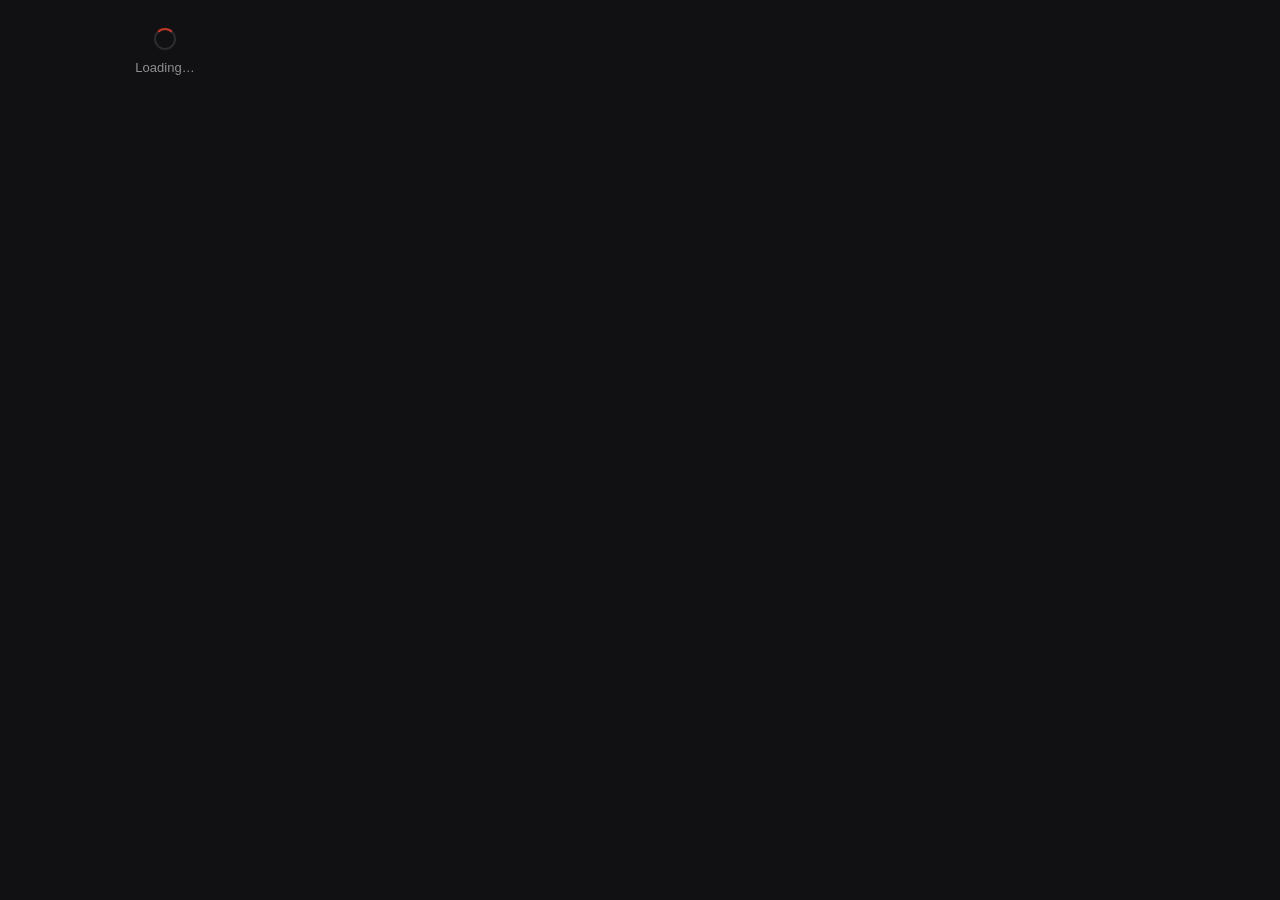
==== index.html @ 2ded4310 "Rename popup.html to index.html" ====
<!DOCTYPE html>
<html lang="en">
<head>
  <meta charset="UTF-8" />
  <title>Claude Usage Meter</title>
  <style>
    :root {
      --bg: #111113;
      --s1: #1c1c1e;
      --s2: #2c2c2e;
      --s3: #3a3a3c;
      --accent: #c0392b;
      --purple: #7c3aed;
      --green: #30d158;
      --yellow: #ffd60a;
      --red: #ff453a;
      --text: #f2f2f7;
      --muted: #8e8e93;
      --w: 330px;
      --r: 12px;
    }
    * { box-sizing: border-box; margin: 0; padding: 0; }
    body {
      width: var(--w);
      background: var(--bg);
      color: var(--text);
      font-family: -apple-system, BlinkMacSystemFont, 'Segoe UI', sans-serif;
      font-size: 13px;
      overflow: hidden;
    }

    /* ── Header ── */
    .hdr {
      padding: 14px 16px 12px;
      display: flex; align-items: center; gap: 10px;
      border-bottom: 1px solid rgba(255,255,255,0.06);
    }
    .hdr-dot { width: 9px; height: 9px; border-radius: 50%; background: var(--accent); }
    .hdr-title { font-size: 14px; font-weight: 700; letter-spacing: -0.3px; }
    .hdr-model {
      margin-left: auto;
      font-size: 11px; color: var(--muted);
      background: var(--s2);
      border-radius: 20px; padding: 3px 9px;
    }

    /* ── Section ── */
    .section { padding: 12px 16px; border-bottom: 1px solid rgba(255,255,255,0.05); }
    .sec-label {
      font-size: 10px; font-weight: 700; letter-spacing: 1px;
      text-transform: uppercase; color: var(--muted); margin-bottom: 10px;
    }

    /* ── Usage rows ── */
    .usage-row { margin-bottom: 10px; }
    .usage-row:last-child { margin-bottom: 0; }
    .usage-meta {
      display: flex; justify-content: space-between; align-items: baseline;
      margin-bottom: 5px;
    }
    .usage-label { font-size: 12px; font-weight: 600; }
    .usage-right { font-size: 11px; color: var(--muted); }
    .track {
      height: 6px; background: var(--s2); border-radius: 6px; overflow: hidden;
    }
    .fill {
      height: 100%; border-radius: 6px;
      background: linear-gradient(90deg, var(--green), var(--purple));
      transition: width 0.4s ease;
    }
    .fill.warn { background: linear-gradient(90deg, var(--yellow), #ff9f0a); }
    .fill.crit { background: var(--red); }

    /* ── Stats cards ── */
    .cards { display: grid; grid-template-columns: 1fr 1fr 1fr; gap: 8px; margin-top: 10px; }
    .card {
      background: var(--s1); border-radius: 10px; padding: 10px; text-align: center;
    }
    .card-val { font-size: 18px; font-weight: 700; }
    .card-val.g { color: var(--green); }
    .card-val.y { color: var(--yellow); }
    .card-val.r { color: var(--red); }
    .card-lbl { font-size: 10px; color: var(--muted); margin-top: 3px; }

    /* ── History chart ── */
    #history-canvas {
      width: 100%; height: 44px; display: block;
      border-radius: 6px; overflow: hidden;
    }

    /* ── Handoff / continue ── */
    .chat-title {
      font-size: 12px; font-weight: 600; margin-bottom: 4px;
      white-space: nowrap; overflow: hidden; text-overflow: ellipsis;
    }
    .chat-turns { font-size: 11px; color: var(--muted); margin-bottom: 10px; }
    .hbtn-grid { display: grid; grid-template-columns: 1fr 1fr 1fr; gap: 8px; }
    .hbtn-row  { display: flex; gap: 8px; margin-top: 8px; }
    .hbtn {
      background: var(--s1); border: 1px solid rgba(255,255,255,0.07);
      border-radius: 10px; color: var(--text);
      padding: 10px 6px; cursor: pointer; text-align: center;
      font-size: 12px; font-weight: 600;
      transition: background 0.12s, transform 0.08s;
    }
    .hbtn:hover  { background: var(--s2); transform: translateY(-1px); }
    .hbtn:active { transform: scale(0.96); }
    .hbtn .ico   { display: block; font-size: 16px; margin-bottom: 4px; }
    .hbtn-sm { flex: 1; border-radius: 8px; padding: 8px; }

    /* ── Footer ── */
    .ftr {
      padding: 9px 16px;
      display: flex; justify-content: space-between; align-items: center;
    }
    .ftr-left { display: flex; gap: 10px; align-items: center; }
    .ftr-link {
      font-size: 11px; color: var(--muted); text-decoration: none; cursor: pointer;
      background: none; border: none;
    }
    .ftr-link:hover { color: var(--text); }
    .ftr-sep { color: var(--s3); }
    .refresh-btn {
      font-size: 11px; color: var(--muted);
      background: none; border: 1px solid var(--s2);
      border-radius: 20px; padding: 3px 10px; cursor: pointer;
      transition: color 0.12s, border-color 0.12s;
    }
    .refresh-btn:hover { color: var(--text); border-color: var(--s3); }

    /* ── Loading / error ── */
    .loading { padding: 28px 16px; text-align: center; color: var(--muted); }
    .spinner {
      width: 22px; height: 22px;
      border: 2px solid var(--s2); border-top-color: var(--accent);
      border-radius: 50%; animation: spin 0.7s linear infinite;
      margin: 0 auto 10px;
    }
    @keyframes spin { to { transform: rotate(360deg); } }

    /* ── Toast ── */
    #toast {
      position: fixed; bottom: 10px; left: 50%; transform: translateX(-50%);
      background: var(--green); color: #000;
      font-size: 11px; font-weight: 700;
      padding: 6px 14px; border-radius: 20px;
      opacity: 0; transition: opacity 0.3s; pointer-events: none;
    }
    #toast.show { opacity: 1; }
  </style>
</head>
<body>
  <div id="app">
    <div class="loading"><div class="spinner"></div><div>Loading…</div></div>
  </div>
  <div id="toast"></div>
  <script src="popup.js"></script>
</body>
</html>
                                                                                                                                                                                                                                                                  
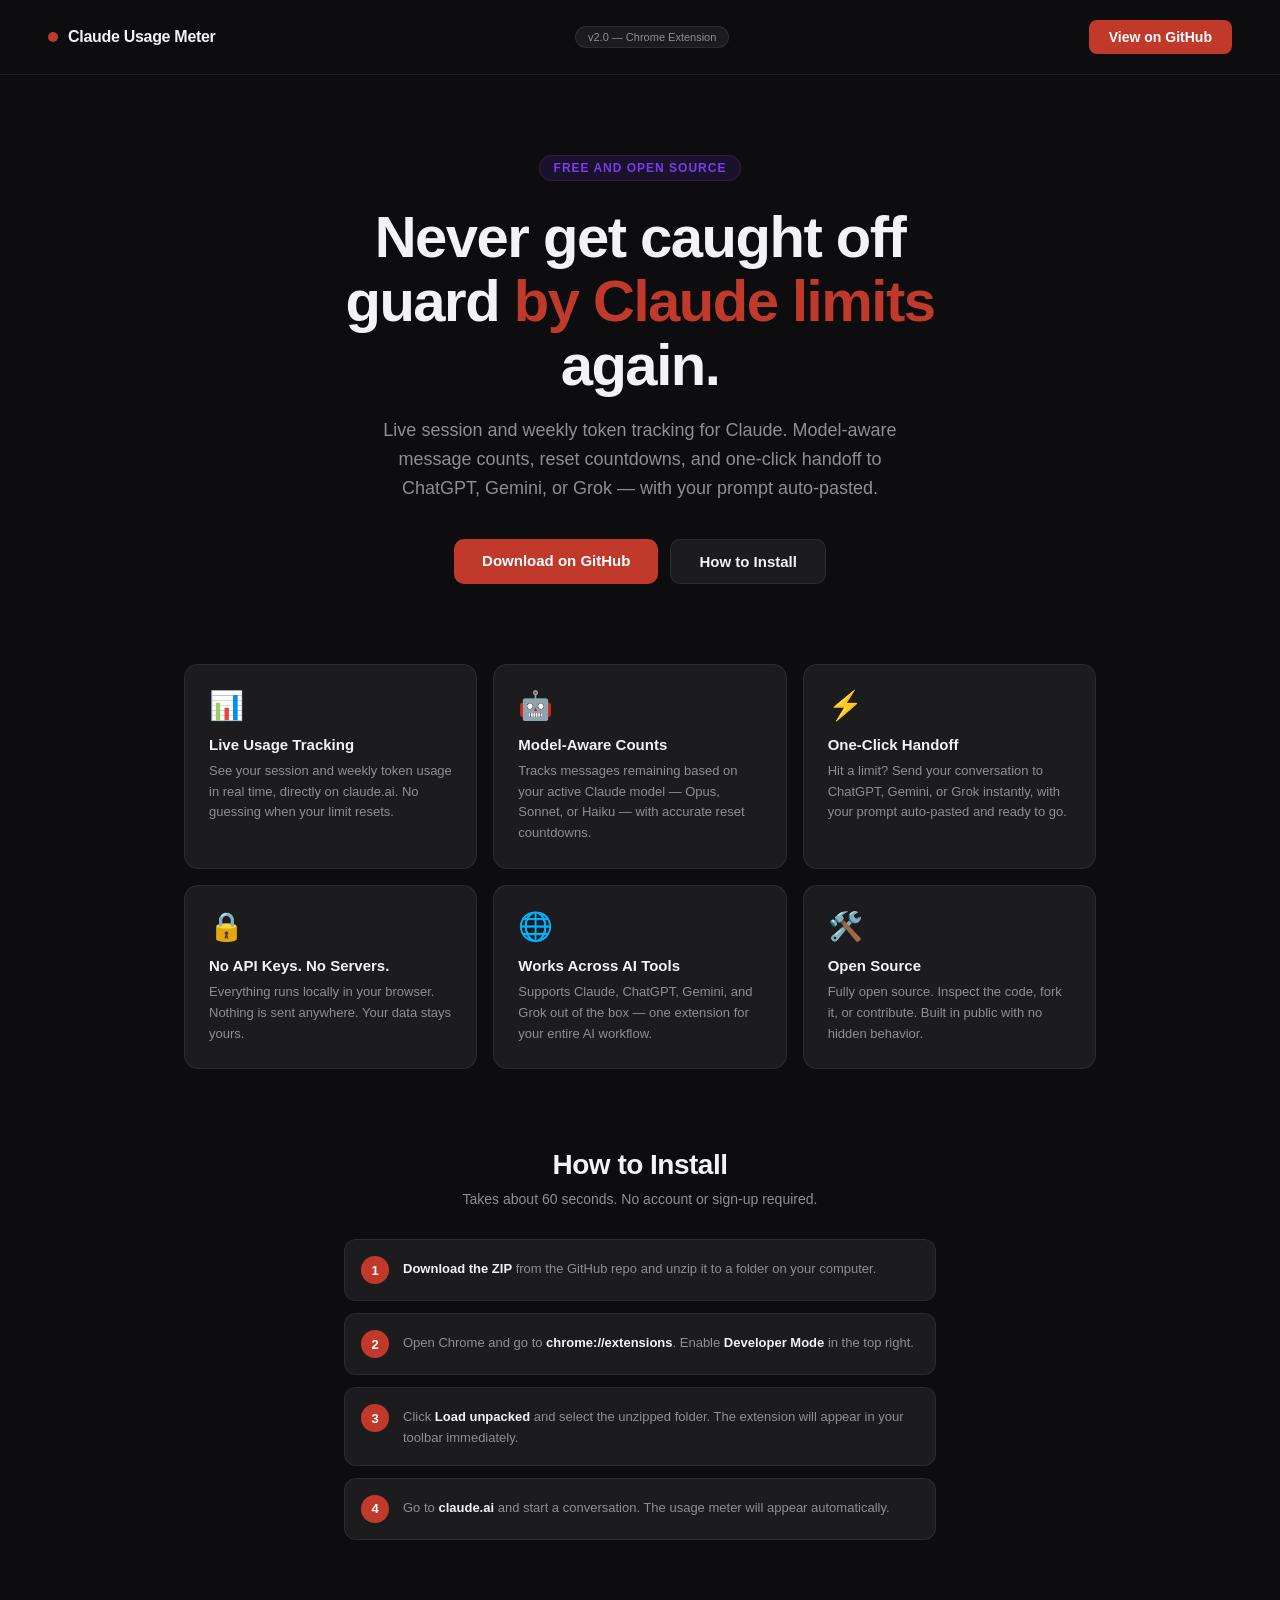
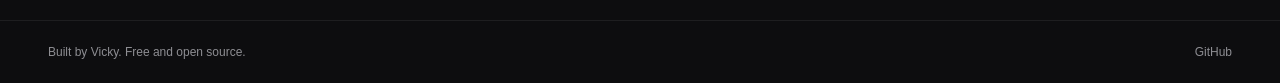
==== commit 4174be23: "Update index.html" ====
--- a/index.html
+++ b/index.html
@@ -2,159 +2,227 @@
 <html lang="en">
 <head>
   <meta charset="UTF-8" />
-  <title>Claude Usage Meter</title>
+  <meta name="viewport" content="width=device-width, initial-scale=1.0" />
+  <title>Claude Usage Meter — Chrome Extension</title>
   <style>
     :root {
-      --bg: #111113;
-      --s1: #1c1c1e;
-      --s2: #2c2c2e;
-      --s3: #3a3a3c;
+      --bg: #0d0d0f;
+      --card: #1c1c1e;
+      --border: rgba(255,255,255,0.07);
       --accent: #c0392b;
       --purple: #7c3aed;
       --green: #30d158;
-      --yellow: #ffd60a;
-      --red: #ff453a;
       --text: #f2f2f7;
       --muted: #8e8e93;
-      --w: 330px;
-      --r: 12px;
     }
     * { box-sizing: border-box; margin: 0; padding: 0; }
     body {
-      width: var(--w);
       background: var(--bg);
       color: var(--text);
       font-family: -apple-system, BlinkMacSystemFont, 'Segoe UI', sans-serif;
-      font-size: 13px;
-      overflow: hidden;
-    }
-
-    /* ── Header ── */
-    .hdr {
-      padding: 14px 16px 12px;
-      display: flex; align-items: center; gap: 10px;
-      border-bottom: 1px solid rgba(255,255,255,0.06);
-    }
-    .hdr-dot { width: 9px; height: 9px; border-radius: 50%; background: var(--accent); }
-    .hdr-title { font-size: 14px; font-weight: 700; letter-spacing: -0.3px; }
-    .hdr-model {
-      margin-left: auto;
+      min-height: 100vh;
+    }
+
+    /* Nav */
+    nav {
+      display: flex; align-items: center; justify-content: space-between;
+      padding: 20px 48px;
+      border-bottom: 1px solid var(--border);
+    }
+    .nav-brand { display: flex; align-items: center; gap: 10px; }
+    .dot { width: 10px; height: 10px; border-radius: 50%; background: var(--accent); }
+    .brand-name { font-size: 16px; font-weight: 700; letter-spacing: -0.3px; }
+    .nav-badge {
       font-size: 11px; color: var(--muted);
-      background: var(--s2);
-      border-radius: 20px; padding: 3px 9px;
-    }
-
-    /* ── Section ── */
-    .section { padding: 12px 16px; border-bottom: 1px solid rgba(255,255,255,0.05); }
-    .sec-label {
-      font-size: 10px; font-weight: 700; letter-spacing: 1px;
-      text-transform: uppercase; color: var(--muted); margin-bottom: 10px;
-    }
-
-    /* ── Usage rows ── */
-    .usage-row { margin-bottom: 10px; }
-    .usage-row:last-child { margin-bottom: 0; }
-    .usage-meta {
-      display: flex; justify-content: space-between; align-items: baseline;
-      margin-bottom: 5px;
-    }
-    .usage-label { font-size: 12px; font-weight: 600; }
-    .usage-right { font-size: 11px; color: var(--muted); }
-    .track {
-      height: 6px; background: var(--s2); border-radius: 6px; overflow: hidden;
-    }
-    .fill {
-      height: 100%; border-radius: 6px;
-      background: linear-gradient(90deg, var(--green), var(--purple));
-      transition: width 0.4s ease;
-    }
-    .fill.warn { background: linear-gradient(90deg, var(--yellow), #ff9f0a); }
-    .fill.crit { background: var(--red); }
-
-    /* ── Stats cards ── */
-    .cards { display: grid; grid-template-columns: 1fr 1fr 1fr; gap: 8px; margin-top: 10px; }
-    .card {
-      background: var(--s1); border-radius: 10px; padding: 10px; text-align: center;
-    }
-    .card-val { font-size: 18px; font-weight: 700; }
-    .card-val.g { color: var(--green); }
-    .card-val.y { color: var(--yellow); }
-    .card-val.r { color: var(--red); }
-    .card-lbl { font-size: 10px; color: var(--muted); margin-top: 3px; }
-
-    /* ── History chart ── */
-    #history-canvas {
-      width: 100%; height: 44px; display: block;
-      border-radius: 6px; overflow: hidden;
-    }
-
-    /* ── Handoff / continue ── */
-    .chat-title {
-      font-size: 12px; font-weight: 600; margin-bottom: 4px;
-      white-space: nowrap; overflow: hidden; text-overflow: ellipsis;
-    }
-    .chat-turns { font-size: 11px; color: var(--muted); margin-bottom: 10px; }
-    .hbtn-grid { display: grid; grid-template-columns: 1fr 1fr 1fr; gap: 8px; }
-    .hbtn-row  { display: flex; gap: 8px; margin-top: 8px; }
-    .hbtn {
-      background: var(--s1); border: 1px solid rgba(255,255,255,0.07);
-      border-radius: 10px; color: var(--text);
-      padding: 10px 6px; cursor: pointer; text-align: center;
-      font-size: 12px; font-weight: 600;
-      transition: background 0.12s, transform 0.08s;
-    }
-    .hbtn:hover  { background: var(--s2); transform: translateY(-1px); }
-    .hbtn:active { transform: scale(0.96); }
-    .hbtn .ico   { display: block; font-size: 16px; margin-bottom: 4px; }
-    .hbtn-sm { flex: 1; border-radius: 8px; padding: 8px; }
-
-    /* ── Footer ── */
-    .ftr {
-      padding: 9px 16px;
+      background: var(--card); border: 1px solid var(--border);
+      border-radius: 20px; padding: 4px 12px;
+    }
+    .nav-cta {
+      background: var(--accent); color: #fff;
+      border: none; border-radius: 8px;
+      padding: 9px 20px; font-size: 14px; font-weight: 600;
+      cursor: pointer; text-decoration: none;
+      transition: opacity 0.15s;
+    }
+    .nav-cta:hover { opacity: 0.85; }
+
+    /* Hero */
+    .hero {
+      max-width: 720px; margin: 0 auto;
+      padding: 80px 24px 60px;
+      text-align: center;
+    }
+    .hero-tag {
+      display: inline-block;
+      font-size: 12px; font-weight: 700; letter-spacing: 1px;
+      text-transform: uppercase; color: var(--purple);
+      background: rgba(124,58,237,0.12);
+      border: 1px solid rgba(124,58,237,0.25);
+      border-radius: 20px; padding: 5px 14px; margin-bottom: 24px;
+    }
+    h1 {
+      font-size: clamp(36px, 6vw, 58px);
+      font-weight: 800; letter-spacing: -1.5px;
+      line-height: 1.1; margin-bottom: 20px;
+    }
+    h1 span { color: var(--accent); }
+    .hero-sub {
+      font-size: 18px; color: var(--muted); line-height: 1.6;
+      max-width: 560px; margin: 0 auto 36px;
+    }
+    .hero-actions { display: flex; gap: 12px; justify-content: center; flex-wrap: wrap; }
+    .btn-primary {
+      background: var(--accent); color: #fff;
+      border: none; border-radius: 10px;
+      padding: 13px 28px; font-size: 15px; font-weight: 700;
+      cursor: pointer; text-decoration: none;
+      transition: opacity 0.15s;
+    }
+    .btn-primary:hover { opacity: 0.85; }
+    .btn-secondary {
+      background: var(--card); color: var(--text);
+      border: 1px solid var(--border); border-radius: 10px;
+      padding: 13px 28px; font-size: 15px; font-weight: 600;
+      cursor: pointer; text-decoration: none;
+      transition: background 0.15s;
+    }
+    .btn-secondary:hover { background: #2c2c2e; }
+
+    /* Features */
+    .features {
+      max-width: 960px; margin: 0 auto;
+      padding: 20px 24px 80px;
+      display: grid;
+      grid-template-columns: repeat(auto-fit, minmax(260px, 1fr));
+      gap: 16px;
+    }
+    .feat {
+      background: var(--card);
+      border: 1px solid var(--border);
+      border-radius: 14px; padding: 24px;
+    }
+    .feat-icon { font-size: 28px; margin-bottom: 14px; }
+    .feat h3 { font-size: 15px; font-weight: 700; margin-bottom: 8px; }
+    .feat p { font-size: 13px; color: var(--muted); line-height: 1.6; }
+
+    /* How to install */
+    .install {
+      max-width: 640px; margin: 0 auto;
+      padding: 0 24px 80px;
+      text-align: center;
+    }
+    .install h2 { font-size: 28px; font-weight: 800; letter-spacing: -0.5px; margin-bottom: 10px; }
+    .install .sub { font-size: 14px; color: var(--muted); margin-bottom: 32px; }
+    .steps { text-align: left; display: flex; flex-direction: column; gap: 12px; }
+    .step {
+      display: flex; gap: 14px; align-items: flex-start;
+      background: var(--card); border: 1px solid var(--border);
+      border-radius: 12px; padding: 16px;
+    }
+    .step-num {
+      min-width: 28px; height: 28px;
+      background: var(--accent); border-radius: 50%;
+      display: flex; align-items: center; justify-content: center;
+      font-size: 13px; font-weight: 700; color: #fff;
+    }
+    .step-text { font-size: 13px; line-height: 1.6; color: var(--muted); padding-top: 3px; }
+    .step-text strong { color: var(--text); }
+
+    /* Footer */
+    footer {
+      border-top: 1px solid var(--border);
+      padding: 24px 48px;
       display: flex; justify-content: space-between; align-items: center;
-    }
-    .ftr-left { display: flex; gap: 10px; align-items: center; }
-    .ftr-link {
-      font-size: 11px; color: var(--muted); text-decoration: none; cursor: pointer;
-      background: none; border: none;
-    }
-    .ftr-link:hover { color: var(--text); }
-    .ftr-sep { color: var(--s3); }
-    .refresh-btn {
-      font-size: 11px; color: var(--muted);
-      background: none; border: 1px solid var(--s2);
-      border-radius: 20px; padding: 3px 10px; cursor: pointer;
-      transition: color 0.12s, border-color 0.12s;
-    }
-    .refresh-btn:hover { color: var(--text); border-color: var(--s3); }
-
-    /* ── Loading / error ── */
-    .loading { padding: 28px 16px; text-align: center; color: var(--muted); }
-    .spinner {
-      width: 22px; height: 22px;
-      border: 2px solid var(--s2); border-top-color: var(--accent);
-      border-radius: 50%; animation: spin 0.7s linear infinite;
-      margin: 0 auto 10px;
-    }
-    @keyframes spin { to { transform: rotate(360deg); } }
-
-    /* ── Toast ── */
-    #toast {
-      position: fixed; bottom: 10px; left: 50%; transform: translateX(-50%);
-      background: var(--green); color: #000;
-      font-size: 11px; font-weight: 700;
-      padding: 6px 14px; border-radius: 20px;
-      opacity: 0; transition: opacity 0.3s; pointer-events: none;
-    }
-    #toast.show { opacity: 1; }
+      flex-wrap: wrap; gap: 12px;
+    }
+    footer p { font-size: 12px; color: var(--muted); }
+    footer a { color: var(--muted); text-decoration: none; font-size: 12px; }
+    footer a:hover { color: var(--text); }
   </style>
 </head>
 <body>
-  <div id="app">
-    <div class="loading"><div class="spinner"></div><div>Loading…</div></div>
-  </div>
-  <div id="toast"></div>
-  <script src="popup.js"></script>
+
+  <nav>
+    <div class="nav-brand">
+      <div class="dot"></div>
+      <span class="brand-name">Claude Usage Meter</span>
+    </div>
+    <span class="nav-badge">v2.0 — Chrome Extension</span>
+    <a class="nav-cta" href="https://github.com/vicsust738/claude-usage-meter" target="_blank">View on GitHub</a>
+  </nav>
+
+  <section class="hero">
+    <div class="hero-tag">Free and Open Source</div>
+    <h1>Never get caught off guard <span>by Claude limits</span> again.</h1>
+    <p class="hero-sub">
+      Live session and weekly token tracking for Claude. Model-aware message counts, reset countdowns, and one-click handoff to ChatGPT, Gemini, or Grok — with your prompt auto-pasted.
+    </p>
+    <div class="hero-actions">
+      <a class="btn-primary" href="https://github.com/vicsust738/claude-usage-meter" target="_blank">Download on GitHub</a>
+      <a class="btn-secondary" href="#install">How to Install</a>
+    </div>
+  </section>
+
+  <section class="features">
+    <div class="feat">
+      <div class="feat-icon">📊</div>
+      <h3>Live Usage Tracking</h3>
+      <p>See your session and weekly token usage in real time, directly on claude.ai. No guessing when your limit resets.</p>
+    </div>
+    <div class="feat">
+      <div class="feat-icon">🤖</div>
+      <h3>Model-Aware Counts</h3>
+      <p>Tracks messages remaining based on your active Claude model — Opus, Sonnet, or Haiku — with accurate reset countdowns.</p>
+    </div>
+    <div class="feat">
+      <div class="feat-icon">⚡</div>
+      <h3>One-Click Handoff</h3>
+      <p>Hit a limit? Send your conversation to ChatGPT, Gemini, or Grok instantly, with your prompt auto-pasted and ready to go.</p>
+    </div>
+    <div class="feat">
+      <div class="feat-icon">🔒</div>
+      <h3>No API Keys. No Servers.</h3>
+      <p>Everything runs locally in your browser. Nothing is sent anywhere. Your data stays yours.</p>
+    </div>
+    <div class="feat">
+      <div class="feat-icon">🌐</div>
+      <h3>Works Across AI Tools</h3>
+      <p>Supports Claude, ChatGPT, Gemini, and Grok out of the box — one extension for your entire AI workflow.</p>
+    </div>
+    <div class="feat">
+      <div class="feat-icon">🛠️</div>
+      <h3>Open Source</h3>
+      <p>Fully open source. Inspect the code, fork it, or contribute. Built in public with no hidden behavior.</p>
+    </div>
+  </section>
+
+  <section class="install" id="install">
+    <h2>How to Install</h2>
+    <p class="sub">Takes about 60 seconds. No account or sign-up required.</p>
+    <div class="steps">
+      <div class="step">
+        <div class="step-num">1</div>
+        <div class="step-text"><strong>Download the ZIP</strong> from the GitHub repo and unzip it to a folder on your computer.</div>
+      </div>
+      <div class="step">
+        <div class="step-num">2</div>
+        <div class="step-text">Open Chrome and go to <strong>chrome://extensions</strong>. Enable <strong>Developer Mode</strong> in the top right.</div>
+      </div>
+      <div class="step">
+        <div class="step-num">3</div>
+        <div class="step-text">Click <strong>Load unpacked</strong> and select the unzipped folder. The extension will appear in your toolbar immediately.</div>
+      </div>
+      <div class="step">
+        <div class="step-num">4</div>
+        <div class="step-text">Go to <strong>claude.ai</strong> and start a conversation. The usage meter will appear automatically.</div>
+      </div>
+    </div>
+  </section>
+
+  <footer>
+    <p>Built by Vicky. Free and open source.</p>
+    <a href="https://github.com/vicsust738/claude-usage-meter" target="_blank">GitHub</a>
+  </footer>
+
 </body>
 </html>
-                                                                                                                                                                                                                                                                  
